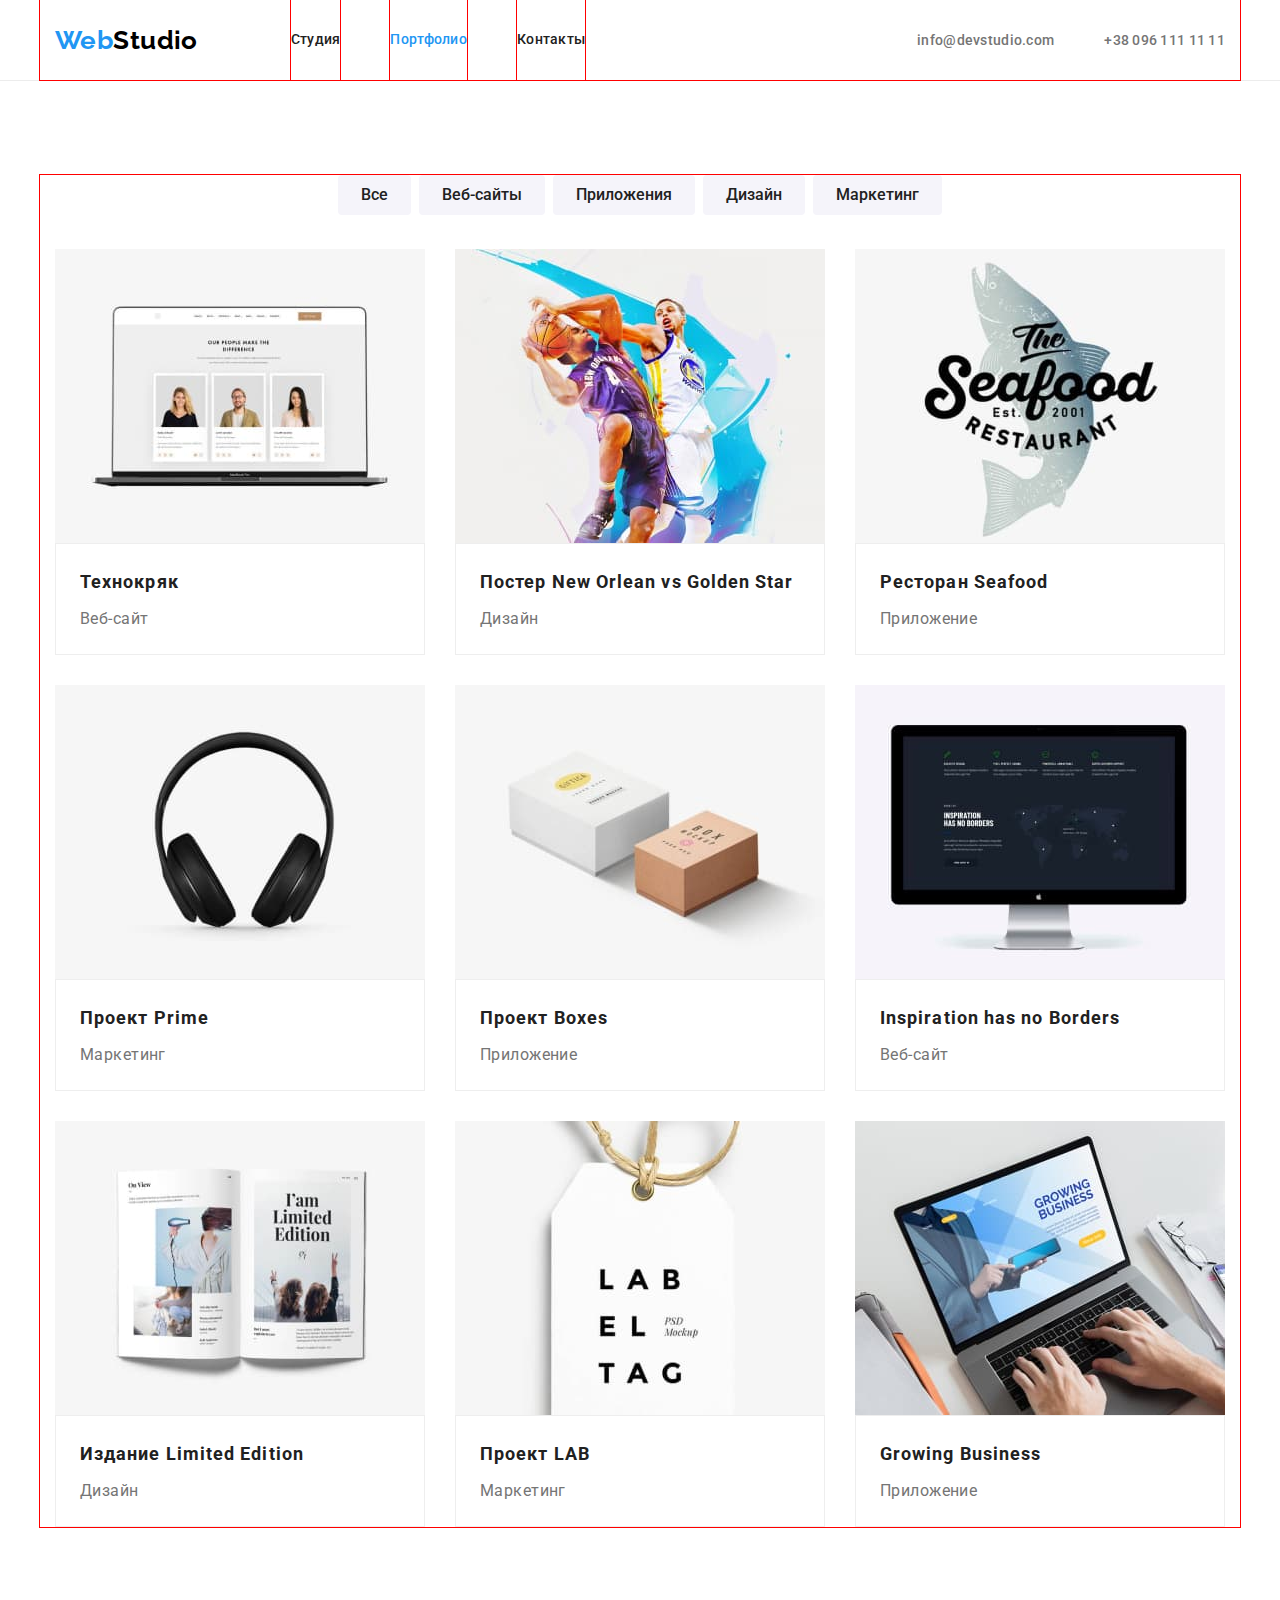
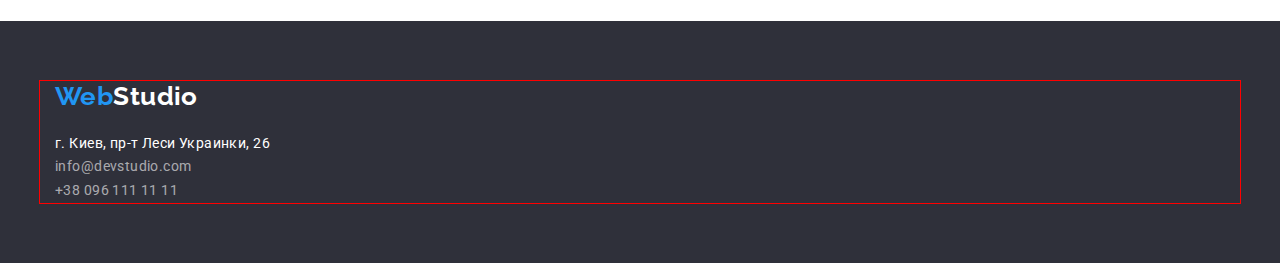
==== portfolio.html @ c6d12eff "coppied" ====
<!DOCTYPE html>
<html lang="en">
<head>
    <meta charset="UTF-8">
    <meta http-equiv="X-UA-Compatible" content="IE=edge">
    <meta name="viewport" content="width=device-width, initial-scale=1.0">
    <title>Document</title>
    <link rel="preconnect" href="https://fonts.googleapis.com">
    <link rel="preconnect" href="https://fonts.gstatic.com" crossorigin>
    <link href="https://fonts.googleapis.com/css2?family=Raleway:wght@700&family=Roboto:wght@400;500;700;900&display=swap"
        rel="stylesheet">
    <link rel="stylesheet" href="https://cdnjs.cloudflare.com/ajax/libs/modern-normalize/1.1.0/modern-normalize.min.css
">
    <link rel="stylesheet" href="./css/style.css">
    
   </head>

<body>

<header class="header">
    <div class="container main-nav">
        <a class="logo link" href=""><span class="current">Web</span>Studio</a>
        <nav class="header-nav">
            <ul class="header-list list">
                <li class="header-item"> <a href="./index.html" class="header-page link">Студия</a></li>
                <li class="header-item"> <a href="./portfolio.html" class="header-page current link">Портфолио</a></li>
                <li class="header-item"> <a href="" class="header-page link">Контакты</a></li>
            </ul>
        </nav>
        <ul class="contacts-list list">
            <li class="contacts-item"> <a href="mailto:info@devstudio.com" class="contacts-mail link">info@devstudio.com</a></li>
            <li class="contacts-item"> <a href="tel:+380961111111" class="contacts-phone link">+38 096 111 11 11</a></li>
        </ul>
    </div>
</header>

<main>
<section class="main">
    <div class="container">
    <h1 class="visually-hidden">навигация</h1>
    <ul class="navigation-list list">
        <li class="btn"><button type="button" class="navigation-button"> Все</button></li>
        <li class="btn"><button type="button" class="navigation-button"> Веб-сайты</button></li>
        <li class="btn"><button type="button" class="navigation-button"> Приложения</button></li>
        <li class="btn"><button type="button" class="navigation-button"> Дизайн</button></li>
        <li class="btn"><button type="button" class="navigation-button"> Маркетинг</button></li>
    </ul>
    <ul class="portfolio-list list">
        <li class="portfolio-item">
            <img src="./images/portfolio-image/portfol1.jpg" alt="экран" width="370" />
            <div class="card-border">
            <h2 class="portfolio-example">Технокряк</h2>
            <p class="portfolio-option">Веб-сайт</p> </div>
        </li>
        <li class="portfolio-item">
        <img src="./images/portfolio-image/portfol2.jpg" alt="баскетбол игроки" width="370" />
        <div class="card-border">
        <h2 class="portfolio-example"> Постер <span lang="en"> New Orlean vs Golden Star </span></h2>
        <p class="portfolio-option">Дизайн</p></div>
        </li>
        <li class="portfolio-item">
            <img src="./images/portfolio-image/portfol3.jpg" alt="лого ресторана" width="370" />
            <div class="card-border">
            <h2 class="portfolio-example">Ресторан <span lang="en">Seafood </span></h2>
            <p class="portfolio-option">Приложение</p></div>
        </li>
        <li class="portfolio-item">
        <img src="./images/portfolio-image/portfol4.jpg" alt="наушники" width="370" />
        <div class="card-border">
    <h2 class="portfolio-example">Проект <span lang="en"> Prime </span></h2>
        <p class="portfolio-option">Маркетинг</p></div>
        </li>
        <li class="portfolio-item">
        <img src="./images/portfolio-image/portfol5.jpg" alt="наушники" width="370" />
        <div class="card-border">
        <h2 class="portfolio-example">Проект <span lang="en"> Boxes  </span></h2>
        <p class="portfolio-option">Приложение</p></div>
        </li>
        <li class="portfolio-item">
        <img src="./images/portfolio-image/portfol6.jpg" alt="черный экран" width="370" />
        <div class="card-border">
        <h2 lang="en"class="portfolio-example"> <span>Inspiration has no Borders </span></h2>
        <p class="portfolio-option">Веб-сайт</p></div>
        </li>
        <li class="portfolio-item">
        <img src="./images/portfolio-image/portfol7.jpg" alt="открытый журнал" width="370" />
        <div class="card-border">
        <h2 class="portfolio-example"> Издание <span lang="en">Limited Edition </span></h2>
        <p class="portfolio-option">Дизайн</p></div>
        </li>
        <li class="portfolio-item">
        <img src="./images/portfolio-image/portfol8.jpg" alt="бирка" width="370" />
        <div class="card-border">
        <h2 class="portfolio-example"> Проект <span lang="en"> LAB </span></h2>
        <p class="portfolio-option">Маркетинг</p></div>
        </li>
        <li class="portfolio-item">
            <img src="./images/portfolio-image/portfol9.jpg" alt="руки на клавиатуре" width="370"/>
            <div class="card-border">
            <h2 lang="en" class="portfolio-example"> <span> Growing Business </span></h2>
            <p class="portfolio-option">Приложение</p></div>
        </li>
    </ul>
    </div>
    </section>
    </main>

<footer class="footer">
    <div class="container">
        <a class="logo-footer link" href=""><span class="current">Web</span>Studio</a>
        <address>
            <ul class="footer-list list">
                <li class="address"><a href="https://goo.gl/maps/V1P53VzgSbRP7Sv77" class="footer-address link"
                        target="_blank" rel="noopener noindex nofollow">г. Киев, пр-т Леси Украинки, 26</a></li>

                <li class="mail"><a href="mailto:info@devstudio.com" class="footer-mail link">info@devstudio.com</a>
                </li>
                <li class="phone"><a href="tel:+380961111111" class="footer-phone link">+38 096 111 11 11</a></li>
            </ul>
        </address>
    </div>
</footer>
    </body>


</html>
---- css/style.css ----
:root{
    --header-color: #ffffff;
    --hero-footer-color: #2F303A;
    --button-color: #2196F3;
    --titles-color: #212121;
    --text-color: #757575;
    --btn-bcg-color: #F5F4FA;
    --logo-header-color: #000000;
    --footer-phone-color: rgba(255, 255, 255, 0.6);
}
img {
    display: block;
}


p,
h1,
h2,
h3,
h4,
h5,
h6 {
    margin: 0;
}

body {
    
    background-color: var(--header-color);
    color: var(--titles-color) ;
    font-family: 'Roboto',
    sans-serif;
    font-size: 14px;
    letter-spacing: 0.03em;
    }

   
.list {
   padding: 0;
   margin: 0;

list-style: none;
}

.link {
    text-decoration: none;
   
}

.container {
        width: 1200px;
        padding-left: 15px;
        padding-right: 15px;
        margin: 0 auto;

        outline: 1px solid red;
    }

.visually-hidden {
    position: absolute;
    white-space: nowrap;
    width: 1px;
    height: 1px;
    overflow: hidden;
    border: 0;
    padding: 0;
    clip: rect(0 0 0 0);
    clip-path: inset(50%);
    margin: -1px;
}

/*header*/

.header {
    border-bottom: 1px solid #ECECEC;
}
  
 
.main-nav {
    display: flex;
    align-items: center;
}

.header-list {
    display: flex;
    margin-left: 93px;
   
}

.header-list .header-item {

 outline: 1px solid red;  
    
}

.header-list .header-item+ .header-item {

margin-left: 50px;

}


.logo,
.logo-header {
    
    font-family: 'Raleway',sans-serif;
    font-style: normal;
    font-weight: 700;
    font-size: 26px;
    line-height: 1.19;                  

    color: var(--logo-header-color);
}

.header-page {
    display: block;
    padding-top: 32px;
    padding-bottom: 32px;
}
   

.header-item,
.header-page {

    font-weight: 500;
    line-height: 1.14;
    letter-spacing: 0.02em;

    color: var(--titles-color)
    
         }


.current {
    color: var(--button-color)
}

.contacts-list {
    display: flex;
    margin-left: auto;
}

.contacts-list .contacts-item+ .contacts-item {
    margin-left: 50px;
}


.contacts-mail,
.contacts-phone {
    font-family: 'Roboto';
    font-style: normal;
    font-weight: 500;
    line-height: 1.14;
    letter-spacing: 0.02em;

    padding: 32px 0;

    color: var(--text-color);
}


.header-item :hover,
.header-item :focus {

    color: var(--button-color);
    background-color: var(--header-color);
}

.contacts-item :hover,
.contacts-item :focus {
    color: var(--button-color);
}


/*first-page*/

/*hero*/

.hero {
text-align: center; 
background: var(--hero-footer-color);

margin-bottom: 0;
padding-top: 200px;
padding-bottom: 280px;
}

.hero-title {        
    width: 696px;

    margin: 0 auto;   
    margin-bottom: 30px;
    font-weight: 900;
    font-size: 44px;
    line-height: 1.36;
    letter-spacing: 0.06em;
    
    text-transform: uppercase;
    color: var(--header-color)
    
   }

.hero-button {
    border: 1px transparent;
    border-radius: 4px;
    padding: 10px 32px;
    margin-top: 0;

    width: 200px;
    height: 50px;
    display: inline-block;
    
    
    font-family: inherit;
    font-style: normal;
    font-size: 16px;
    line-height: 1.87;
    letter-spacing: 0.06em;
    background-color: var(--button-color);

    color: var(--header-color);

    cursor: pointer;
}

.hero-button :hover{
 color: var(--button-color);
 background-color: var(--header-color)
}

    /*main*/

    /* features */

    .features-list {
        display: flex;
    }

    .features-list .features-item+ .features-item{
        margin-left: 30px;
    }

    .features-item-title{
       
     margin-bottom: 10px;

    font-weight: 700;
    line-height: 1.14;
    text-transform: uppercase;
    
    color: var(--titles-color);
    }
     
    
    .features-item-title-text {
        
        font-weight: 400;
        line-height: 1.71; 

        color: var(--text-color);}

    .features  {
       padding-top: 94px;
       padding-bottom: 94px;
        }

/*product*/

.product {

    margin-top: 0;
    padding: bottom 94px;;
    }

.product-title {
    margin-bottom: 50px;
    margin-top: 0;

    font-weight: 700;
    font-size: 36px;
    line-height: 1.16;    
    text-align: center;

    color: var(--titles-color);    
}

.product-list{

    display: flex;
    margin-top: 0;
      }

   .product-list .product-image+ .product-image{
       margin-left: 30px;
   }

/*staff*/


.staff {
    padding: 94px 215px;
    margin-top: 94px;
    margin-bottom: 0;

    background-color: #F5F4FA;   
      }  

 .position {
     padding: 30px 0;
     text-align: center;
 } 

.staff-person{

    background-color: var(--header-color);

    border-radius: 0px 0px 4px 4px;
        }

.staff-title {
margin-bottom: 50px;
   
font-weight: 700;
font-size: 36px;
line-height: 1.16;
text-align: center;

color: var(--hero-footer-color);
}

 .staff-name {
    margin-top: 0;
    margin-bottom: 10px;
    text-align: center;

    font-weight: 500;
    font-size: 16px;
    line-height: 1.18; 
    
    color: var(--titles-color);
 }

 .staff-job {
    margin-top: 0px;
    
    font-weight: 400;
    font-size: 16px;
    line-height: 1.18;   
        
    color: var(--text-color);
 }

 .staff-list {
     display: flex;
      }

.staff-list .staff-person+.staff-person {
    margin-left: 30px;
}

 /*second-page*/
 
/*main*/
.main {
    padding-top: 94px;
    padding-bottom: 94px;
}
.navigation-list {
    justify-content: center;
    display: flex;     
}

.navigation-list .btn+ .btn{
    margin-left: 8px;
}

.navigation-button  {
    padding: 6px 22px;

    text-align: center;
    max-width: 145px;
    display: block;
    border-radius: 4px;
    border: 1px solid transparent;
    font-family: inherit;
    font-style: normal;
    font-weight: 500;
    font-size: 16px;
    line-height: 1.62;      

    background-color:var(--btn-bcg-color);
    color: var(--titles-color);
    cursor: pointer;
}


.navigation-button:hover ,
.navigation-button:focus{

    color: var(--header-color);
    background-color: var(--button-color);
    
} 

.portfolio-item {
margin-bottom: 30px;
margin-right: 30px;
    width: 370px;
}


.portfolio-item:nth-child(3n) {
    margin-right: 0;
}


.portfolio-item:nth-last-child(-n +3) {
     margin-bottom: 0;
}


.portfolio-list {
    display: flex;
    flex-wrap: wrap;
    margin-top: 34px;
  
}
 
.card-border {
    padding: 20px 24px;

    border: 1px solid #EEEEEE;

    width: 370px;

}

.portfolio-example {
    margin-bottom: 4px;

    font-weight: 700;
    font-size: 18px;
    line-height: 2;        
    letter-spacing: 0.06em;    
    
    color: var(--titles-color);
}

.portfolio-option {
    font-weight: 400;
    font-size: 16px;
    line-height: 1.87;    
        
    color: var(--text-color);
}


 /*footer*/

.footer {
    margin-top: 0;
    margin-bottom: 0;
    padding-top: 60px;
    padding-bottom: 60px;
    
    background-color: var(--hero-footer-color);
   }

.footer-list {
    font-family: 'Roboto';
    font-style: normal;
    font-weight: 400;
    line-height: 1.71;
        
   }


.footer-list :hover {
    color: var(--button-color)
}

.logo-footer{
    display: inline-block;
   
    margin-bottom: 20px;
    
    font-family: 'Raleway', sans-serif;
    font-style: normal; 
    font-weight: 700;
    font-size: 26px;
    line-height: 1.19;      
        
    color: var(--header-color);
}

.footer-address, .footer-mail {  

    color: var(--header-color);
}



.footer-mail,
.footer-phone { 

    color: var(--footer-phone-color);
}

.footer-item {
    margin-bottom: 9px;
}

.footer-item :last-child {
    margin-bottom: 0;
}
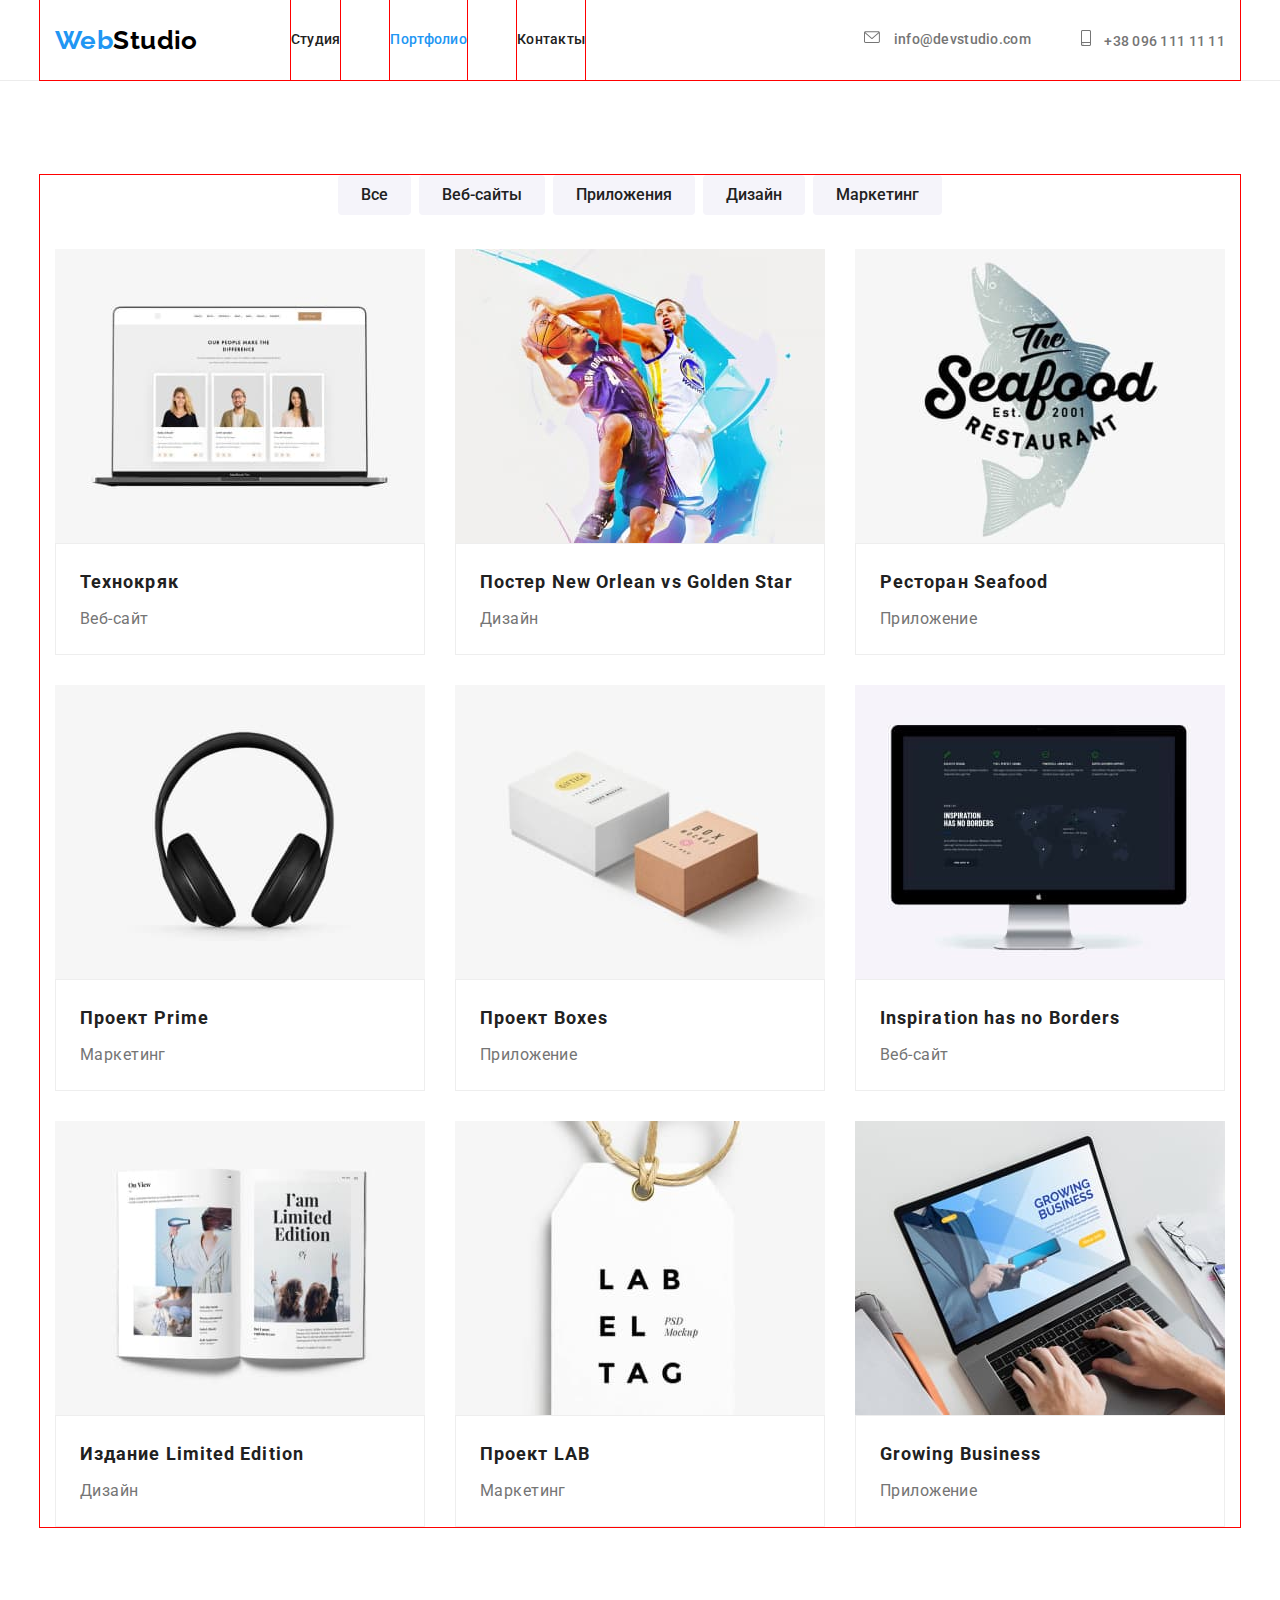
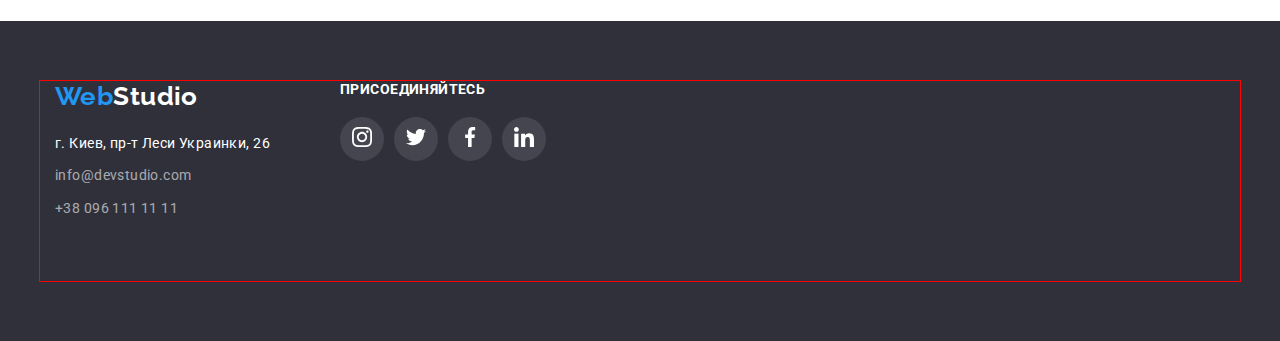
==== commit ad9d849a: "?!?!" ====
--- a/portfolio.html
+++ b/portfolio.html
@@ -28,11 +28,16 @@
             </ul>
         </nav>
         <ul class="contacts-list list">
-            <li class="contacts-item"> <a href="mailto:info@devstudio.com" class="contacts-mail link">info@devstudio.com</a></li>
-            <li class="contacts-item"> <a href="tel:+380961111111" class="contacts-phone link">+38 096 111 11 11</a></li>
+            <li class="contacts-item"> <svg class="header-icon" width="16px" height="14.25px">
+                    <use href="./images/symbol2-defs.svg#icon-envelope"></use>
+                </svg> <a href="mailto:info@devstudio.com" class="contacts-mail link">info@devstudio.com</a></li>
+            <li class="contacts-item"> <svg class="header-icon" width="10px" height="16">
+                    <use href="./images/symbol2-defs.svg#icon-smartphone"></use>
+                </svg> <a href="tel:+380961111111" class="contacts-phone link">+38 096 111 11 11</a></li>
         </ul>
     </div>
 </header>
+
 
 <main>
 <section class="main">
@@ -45,8 +50,9 @@
         <li class="btn"><button type="button" class="navigation-button"> Дизайн</button></li>
         <li class="btn"><button type="button" class="navigation-button"> Маркетинг</button></li>
     </ul>
-    <ul class="portfolio-list list">
-        <li class="portfolio-item">
+    
+    <ul class="portfolio-list list">        
+        <li class="portfolio-item">            
             <img src="./images/portfolio-image/portfol1.jpg" alt="экран" width="370" />
             <div class="card-border">
             <h2 class="portfolio-example">Технокряк</h2>
@@ -105,19 +111,49 @@
     </section>
     </main>
 
+
 <footer class="footer">
     <div class="container">
-        <a class="logo-footer link" href=""><span class="current">Web</span>Studio</a>
-        <address>
-            <ul class="footer-list list">
-                <li class="address"><a href="https://goo.gl/maps/V1P53VzgSbRP7Sv77" class="footer-address link"
-                        target="_blank" rel="noopener noindex nofollow">г. Киев, пр-т Леси Украинки, 26</a></li>
+        <div class="footer-contacts">
+            <div class="footer-text">
+                <address>
+                    <a class="logo-footer link" href=""><span class="current">Web</span>Studio</a>
 
-                <li class="mail"><a href="mailto:info@devstudio.com" class="footer-mail link">info@devstudio.com</a>
-                </li>
-                <li class="phone"><a href="tel:+380961111111" class="footer-phone link">+38 096 111 11 11</a></li>
-            </ul>
-        </address>
+                    <ul class="footer-list list">
+                        <li class="footer-item"><a href="https://goo.gl/maps/V1P53VzgSbRP7Sv77"
+                                class="footer-address link" target="_blank" rel="noopener noindex nofollow">г. Киев,
+                                пр-т Леси Украинки, 26</a></li>
+
+                        <li class="footer-item"><a href="mailto:info@devstudio.com"
+                                class="footer-mail link">info@devstudio.com</a></li>
+                        <li class="footer-item"><a href="tel:+380961111111" class="footer-phone link">+38 096 111 11
+                                11</a></li>
+                    </ul>
+                </address>
+            </div>
+
+            <div class="join">
+                <h3 class="join-title">присоединяйтесь</h3>
+                <ul class="socials-footer">
+                    <li class="soc-item-footer"> <a href="" class="soc-link-footer"> <svg class="soc-icon-footer"
+                                width="20" height="20">
+                                <use href="./images/symbol-defs.svg#icon-instagram"></use>
+                            </svg></a></li>
+                    <li class="soc-item-footer"> <a href="" class="soc-link-footer"> <svg class="soc-icon-footer"
+                                width="20" height="20">
+                                <use href="./images/symbol-defs.svg#icon-twitter"></use>
+                            </svg></a></li>
+                    <li class="soc-item-footer"> <a href="" class="soc-link-footer"> <svg class="soc-icon-footer"
+                                width="20" height="20">
+                                <use href="./images/symbol-defs.svg#icon-facebook"></use>
+                            </svg></a></li>
+                    <li class="soc-item-footer"> <a href="" class="soc-link-footer"> <svg class="soc-icon-footer"
+                                width="20" height="20">
+                                <use href="./images/symbol-defs.svg#icon-linkedin"></use>
+                            </svg></a></li>
+                </ul>
+            </div>
+        </div>
     </div>
 </footer>
     </body>
--- a/css/style.css
+++ b/css/style.css
@@ -150,6 +150,7 @@
 
 .contacts-mail,
 .contacts-phone {
+    
     font-family: 'Roboto';
     font-style: normal;
     font-weight: 500;
@@ -174,6 +175,17 @@
     color: var(--button-color);
 }
 
+.header-icon {
+    margin-right: 10px;
+    margin-bottom: 0;
+    cursor: pointer;
+    fill: #757575
+}
+
+.header-icon :hover {
+    background-color: #2196F3;
+}
+
 
 /*first-page*/
 
@@ -186,8 +198,24 @@
 margin-bottom: 0;
 padding-top: 200px;
 padding-bottom: 280px;
-}
-
+max-width: 1600px;
+height: 600px;
+margin: 0 auto;
+}
+
+
+.hero {
+    background-image: linear-gradient(rgba(47, 48, 58, 0.4),
+     rgba(47, 48, 58, 0.4)), url(./image.css/hero-image.png);
+   
+    background-repeat: no-repeat;
+    background-position: center;
+    background-size: cover;
+   
+
+   
+
+}
 .hero-title {        
     width: 696px;
 
@@ -266,7 +294,30 @@
        padding-top: 94px;
        padding-bottom: 94px;
         }
-
+.features-item::before {
+    display: block;
+    content: "";
+        height: 120px;
+    background-color: red;
+   margin-bottom: 30px;
+    background-size: contain;
+    background-repeat: no-repeat;
+    background-position: center;
+    background-color: #F5F4FA;
+}
+
+.icon-antena::before{
+    background-image: url(../images/antenna\ .png);
+}
+.icon-watch::before{
+    background-image: url(../images/watch.png);
+}
+.icon-comp::before{
+    background-image: url(../images/comp.png);
+}
+.icon-astronaut::before{
+    background-image: url(../images/astronaut\ .png);
+}
 /*product*/
 
 .product {
@@ -318,6 +369,12 @@
     background-color: var(--header-color);
 
     border-radius: 0px 0px 4px 4px;
+    box-shadow: 0px 1px 3px rgba(0, 0, 0, 0.12),
+    0px 1px 1px rgba(0, 0, 0, 0.14),
+    0px 2px 1px rgba(0, 0, 0, 0.2);
+    border-radius: 0px 0px 4px 4px;
+
+    cursor: pointer;
         }
 
 .staff-title {
@@ -360,6 +417,46 @@
 .staff-list .staff-person+.staff-person {
     margin-left: 30px;
 }
+
+.socials {
+    display: flex;
+    justify-content: center;
+
+    margin-top: 16px;
+    margin-bottom: 30px;
+}
+
+.soc-link {
+    width: 44px;
+    height: 44px;
+    background-color: orange;
+    display: flex;
+    border-radius: 50px;
+    justify-content: center;
+    align-items: center;
+ 
+}
+
+.soc-item :hover{
+    background-color: var(--button-color);
+
+}
+
+.soc-icon {
+    fill: #AFB1B8;
+}
+
+.soc-link:hover .soc-icon,
+.soc-link:focus .soc-icon  {                       
+    fill: #ffffff;
+  
+}
+
+
+ .soc-item + .soc-item {
+    margin-left: 10px;
+}
+
 
  /*second-page*/
  
@@ -394,6 +491,7 @@
     background-color:var(--btn-bcg-color);
     color: var(--titles-color);
     cursor: pointer;
+    
 }
 
 
@@ -402,6 +500,11 @@
 
     color: var(--header-color);
     background-color: var(--button-color);
+
+    box-shadow: 0px 3px 1px rgba(0, 0, 0, 0.1),
+    0px 1px 2px rgba(0, 0, 0, 0.08),
+    0px 2px 2px rgba(0, 0, 0, 0.12);
+    border-radius: 4px;
     
 } 
 
@@ -409,6 +512,8 @@
 margin-bottom: 30px;
 margin-right: 30px;
     width: 370px;
+
+    cursor: pointer;
 }
 
 
@@ -421,6 +526,12 @@
      margin-bottom: 0;
 }
 
+.portfolio-item :hover
+{
+    box-shadow: 0px 1px 1px rgba(0, 0, 0, 0.12),
+    0px 4px 4px rgba(0, 0, 0, 0.06),
+    1px 4px 6px rgba(0, 0, 0, 0.16);
+}
 
 .portfolio-list {
     display: flex;
@@ -457,7 +568,62 @@
     color: var(--text-color);
 }
 
-
+/*clients*/
+
+.join{
+    margin-left: 70px;
+}
+
+.clients-title {
+    font-family: 'Roboto';
+    font-style: normal;
+    font-weight: 700;
+    font-size: 36px;
+    line-height: 42px;
+    text-align: center;
+    letter-spacing: 0.03em;
+    
+    color: #212121;
+
+    margin-top: 94px;
+    margin-bottom: 50px;
+}
+
+.clients-list {
+    display: flex;
+    justify-content: center;
+    margin-bottom: 94px;
+   
+}
+
+.client-icon{
+    display: flex;
+    justify-content: center;
+    background-color: red;
+    fill: #AFB1B8;
+   align-items: center;
+}
+
+.clients-logo{
+    width: 170px;
+    height: 92px;
+    padding-top: 16px;
+    align-items: center;
+   display: block; 
+   margin: 0 auto;
+   outline: 1px solid #AFB1B8;
+}
+
+.clients-list .clients-logo+ .clients-logo {
+    margin-left: 30px;
+}
+
+.clients-link{
+    display: flex;
+  margin-top: ;
+    justify-content: center;
+    align-items: center;
+}
  /*footer*/
 
 .footer {
@@ -469,12 +635,17 @@
     background-color: var(--hero-footer-color);
    }
 
+   .footer-text {
+       display: flex;
+   }
 .footer-list {
     font-family: 'Roboto';
     font-style: normal;
     font-weight: 400;
     line-height: 1.71;
-        
+   margin-right: 70px;   
+    
+  margin-bottom: 60px;
    }
 
 
@@ -516,3 +687,61 @@
 .footer-item :last-child {
     margin-bottom: 0;
 }
+
+.join {
+    display: inline-block;
+   width: 206px;
+   height: 80px; 
+  
+ margin-left: 0;
+ 
+  }
+   
+
+.join-title {
+    font-family: 'Roboto';
+    font-style: normal;
+    font-weight: 700;
+    font-size: 14px;
+    line-height: 16px;
+    letter-spacing: 0.03em;
+    text-transform: uppercase;
+    
+    color: #FFFFFF;
+
+ 
+}
+
+.soc-item-footer{
+    width: 44px;
+    height: 44px;
+    background-color:  rgba(255, 255, 255, 0.1);;
+    display: flex;
+    border-radius: 50px;
+    justify-content: center;
+    align-items: center;
+margin-left: 0;
+}
+
+.soc-item-footer+ .soc-item-footer{
+    margin-left: 10px;
+}
+
+.socials-footer :hover{
+    background-color: #2196F3;
+}
+
+.socials-footer {
+    display: flex;
+    margin-top: 20px;
+    
+    margin-left: auto;
+    padding-left: 0;
+}
+.footer-contacts {
+    display: flex;
+}
+
+.soc-icon-footer{
+    fill: #ffffff;
+}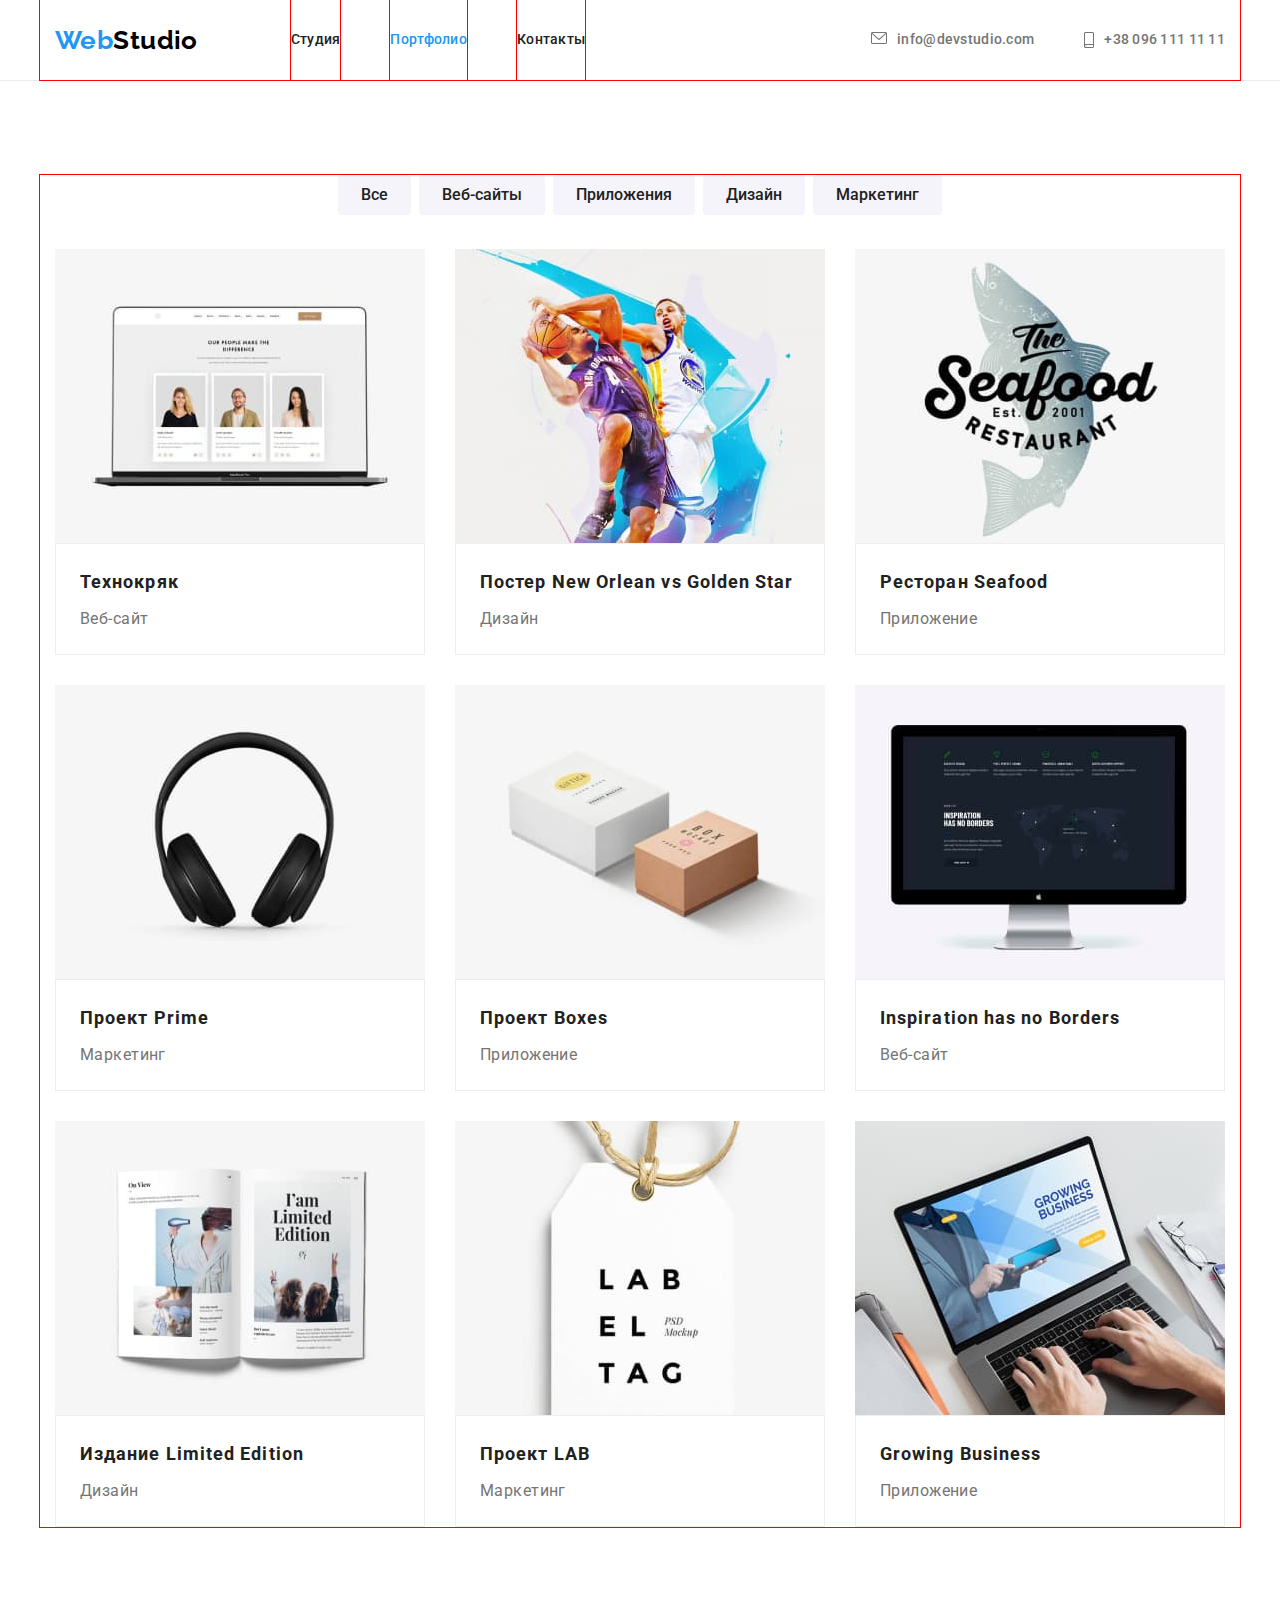
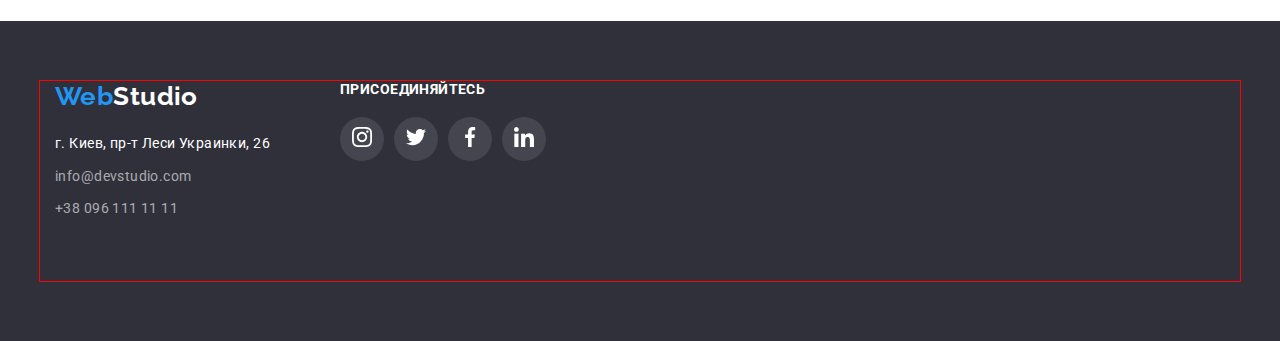
==== commit 1bea6d56: "hw 4" ====
--- a/portfolio.html
+++ b/portfolio.html
@@ -28,12 +28,10 @@
             </ul>
         </nav>
         <ul class="contacts-list list">
-            <li class="contacts-item"> <svg class="header-icon" width="16px" height="14.25px">
-                    <use href="./images/symbol2-defs.svg#icon-envelope"></use>
-                </svg> <a href="mailto:info@devstudio.com" class="contacts-mail link">info@devstudio.com</a></li>
-            <li class="contacts-item"> <svg class="header-icon" width="10px" height="16">
-                    <use href="./images/symbol2-defs.svg#icon-smartphone"></use>
-                </svg> <a href="tel:+380961111111" class="contacts-phone link">+38 096 111 11 11</a></li>
+            <li class="contacts-item">                   
+                 <a href="mailto:info@devstudio.com" class="contacts-mail link">info@devstudio.com</a></li>
+            <li class="contacts-item">                    
+                <a href="tel:+380961111111" class="contacts-phone link">+38 096 111 11 11</a></li>
         </ul>
     </div>
 </header>
--- a/css/style.css
+++ b/css/style.css
@@ -147,7 +147,36 @@
     margin-left: 50px;
 }
 
-
+.contacts-mail::before{
+content: "";
+width: 16px;
+height: 12px;
+
+background-size: contain;
+background-image: url(../images/envel.svg);
+display: block;
+margin-right: 10px;
+
+cursor: pointer;
+}
+
+
+.contacts-phone::before{
+content: "";
+width: 10px;
+height: 16px;
+
+background-size: contain;
+background-image: url(../images/tel.svg);
+display: block;
+margin-right: 10px;
+
+cursor: pointer;
+}
+ 
+.contacts-phone::before :hover {
+fill: #2196F3;
+}
 .contacts-mail,
 .contacts-phone {
     
@@ -156,7 +185,7 @@
     font-weight: 500;
     line-height: 1.14;
     letter-spacing: 0.02em;
-
+display: flex;
     padding: 32px 0;
 
     color: var(--text-color);
@@ -175,16 +204,6 @@
     color: var(--button-color);
 }
 
-.header-icon {
-    margin-right: 10px;
-    margin-bottom: 0;
-    cursor: pointer;
-    fill: #757575
-}
-
-.header-icon :hover {
-    background-color: #2196F3;
-}
 
 
 /*first-page*/
@@ -334,8 +353,19 @@
     font-size: 36px;
     line-height: 1.16;    
     text-align: center;
-
+display: flex;
     color: var(--titles-color);    
+}
+
+.product-title::before {
+    content: "";
+    width: 50px;
+    height: 60px;
+    background-color: green;
+    background-image: url(../images/envel.svg);
+    background-size: contain;
+    background-repeat: no-repeat;
+    display: block;
 }
 
 .product-list{
@@ -599,7 +629,7 @@
 .client-icon{
     display: flex;
     justify-content: center;
-    background-color: red;
+    
     fill: #AFB1B8;
    align-items: center;
 }
@@ -620,10 +650,12 @@
 
 .clients-link{
     display: flex;
-  margin-top: ;
+  
     justify-content: center;
     align-items: center;
 }
+
+
  /*footer*/
 
 .footer {
@@ -638,6 +670,7 @@
    .footer-text {
        display: flex;
    }
+
 .footer-list {
     font-family: 'Roboto';
     font-style: normal;
@@ -708,8 +741,6 @@
     text-transform: uppercase;
     
     color: #FFFFFF;
-
- 
 }
 
 .soc-item-footer{
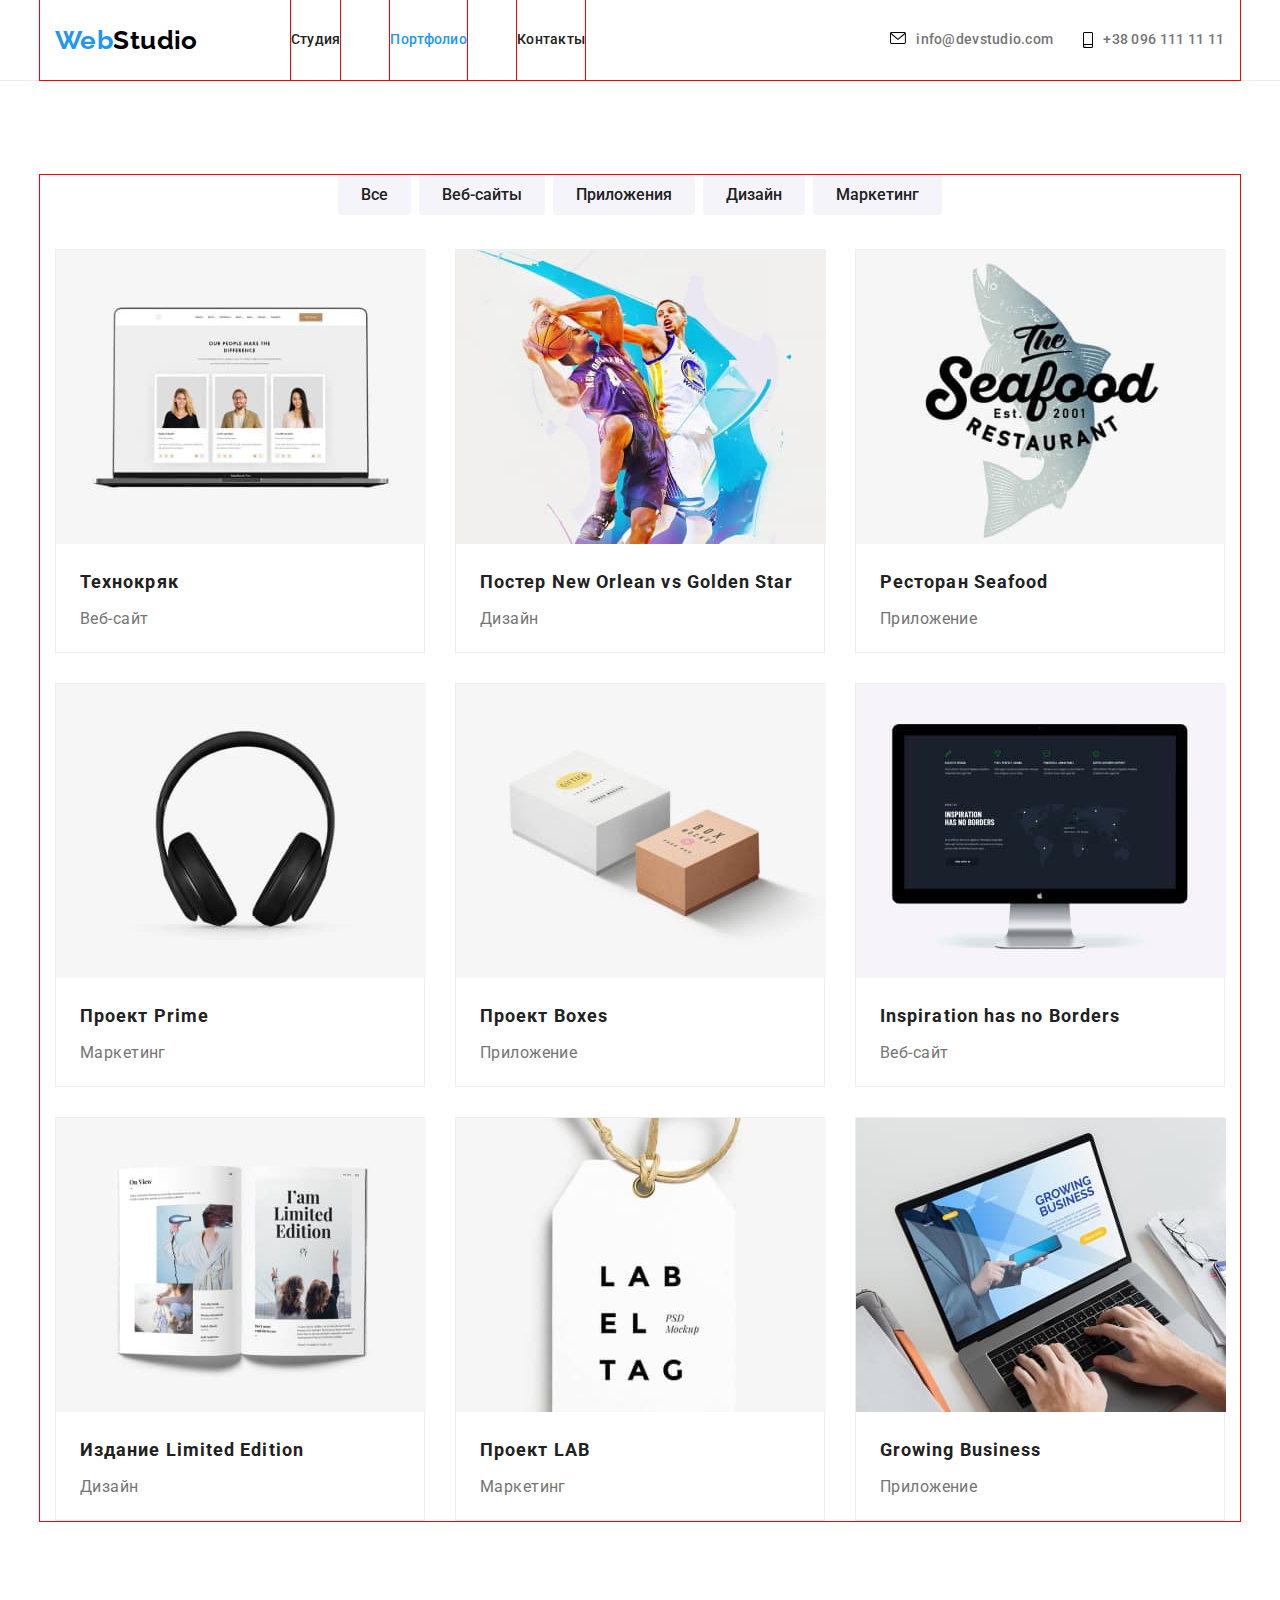
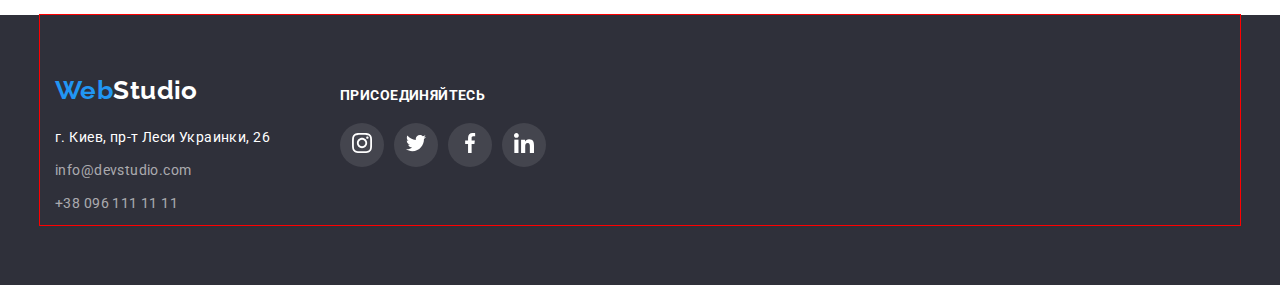
==== commit ba8d36ec: "corr" ====
--- a/portfolio.html
+++ b/portfolio.html
@@ -27,11 +27,21 @@
                 <li class="header-item"> <a href="" class="header-page link">Контакты</a></li>
             </ul>
         </nav>
+
         <ul class="contacts-list list">
-            <li class="contacts-item">                   
-                 <a href="mailto:info@devstudio.com" class="contacts-mail link">info@devstudio.com</a></li>
-            <li class="contacts-item">                    
-                <a href="tel:+380961111111" class="contacts-phone link">+38 096 111 11 11</a></li>
+
+            <li class="contacts-item"><a href="mailto:info@devstudio.com" class="contacts-mail link"><svg class="icon"
+                        width="16" height="12">
+                        <use href="./images/symbol5-defs.svg#icon-envel"></use>
+                    </svg>info@devstudio.com</a></li>
+
+
+
+            <li class="contacts-item"> <a href="tel:+380961111111" class="contacts-phone link"><svg class="icon"
+                        width="10" height="16">
+                        <use href="./images/symbol5-defs.svg#icon-tel"></use>
+                    </svg>+38 096 111 11 11</a></li>
+
         </ul>
     </div>
 </header>
@@ -51,10 +61,11 @@
     
     <ul class="portfolio-list list">        
         <li class="portfolio-item">            
+            <a class="portfolio-link" href="">       
             <img src="./images/portfolio-image/portfol1.jpg" alt="экран" width="370" />
             <div class="card-border">
             <h2 class="portfolio-example">Технокряк</h2>
-            <p class="portfolio-option">Веб-сайт</p> </div>
+            <p class="portfolio-option">Веб-сайт</p></div> </a>
         </li>
         <li class="portfolio-item">
         <img src="./images/portfolio-image/portfol2.jpg" alt="баскетбол игроки" width="370" />
--- a/css/style.css
+++ b/css/style.css
@@ -141,13 +141,33 @@
 .contacts-list {
     display: flex;
     margin-left: auto;
+    align-items: center;
+    margin-left: 305px;
+    margin-right: auto;
 }
 
 .contacts-list .contacts-item+ .contacts-item {
-    margin-left: 50px;
-}
-
-.contacts-mail::before{
+    margin-left: 30px;
+}
+
+
+.contacts-item{
+    display: block;
+    align-items: center;
+
+}
+
+.contacts-item :hover,
+.contacts-item :focus{
+    color: #2196F3;
+    fill: currentColor;
+}
+
+.icon {
+    margin-right: 10px;
+}
+
+/*.contacts-mail::before{
 content: "";
 width: 16px;
 height: 12px;
@@ -161,7 +181,7 @@
 }
 
 
-.contacts-phone::before{
+/*.contacts-phone::before{
 content: "";
 width: 10px;
 height: 16px;
@@ -170,9 +190,9 @@
 background-image: url(../images/tel.svg);
 display: block;
 margin-right: 10px;
-
 cursor: pointer;
-}
+
+}*/
  
 .contacts-phone::before :hover {
 fill: #2196F3;
@@ -291,7 +311,7 @@
     }
 
     .features-item-title{
-       
+      font-size: 14px; 
      margin-bottom: 10px;
 
     font-weight: 700;
@@ -313,13 +333,14 @@
        padding-top: 94px;
        padding-bottom: 94px;
         }
+        
 .features-item::before {
     display: block;
     content: "";
         height: 120px;
     background-color: red;
    margin-bottom: 30px;
-    background-size: contain;
+    
     background-repeat: no-repeat;
     background-position: center;
     background-color: #F5F4FA;
@@ -353,20 +374,11 @@
     font-size: 36px;
     line-height: 1.16;    
     text-align: center;
-display: flex;
+
     color: var(--titles-color);    
 }
 
-.product-title::before {
-    content: "";
-    width: 50px;
-    height: 60px;
-    background-color: green;
-    background-image: url(../images/envel.svg);
-    background-size: contain;
-    background-repeat: no-repeat;
-    display: block;
-}
+
 
 .product-list{
 
@@ -382,7 +394,7 @@
 
 
 .staff {
-    padding: 94px 215px;
+    padding: 94px 0;
     margin-top: 94px;
     margin-bottom: 0;
 
@@ -390,7 +402,7 @@
       }  
 
  .position {
-     padding: 30px 0;
+     padding-top: 30px;
      text-align: center;
  } 
 
@@ -459,7 +471,7 @@
 .soc-link {
     width: 44px;
     height: 44px;
-    background-color: orange;
+    
     display: flex;
     border-radius: 50px;
     justify-content: center;
@@ -542,8 +554,9 @@
 margin-bottom: 30px;
 margin-right: 30px;
     width: 370px;
-
+height: 404px;
     cursor: pointer;
+   border: 1px solid #EEEEEE;
 }
 
 
@@ -556,7 +569,12 @@
      margin-bottom: 0;
 }
 
-.portfolio-item :hover
+.portfolio-link {
+    display: inline-block;
+    text-decoration: none;
+}
+
+.portfolio-link :hover 
 {
     box-shadow: 0px 1px 1px rgba(0, 0, 0, 0.12),
     0px 4px 4px rgba(0, 0, 0, 0.06),
@@ -571,9 +589,10 @@
 }
  
 .card-border {
+   
     padding: 20px 24px;
 
-    border: 1px solid #EEEEEE;
+   
 
     width: 370px;
 
@@ -600,9 +619,7 @@
 
 /*clients*/
 
-.join{
-    margin-left: 70px;
-}
+
 
 .clients-title {
     font-family: 'Roboto';
@@ -615,60 +632,71 @@
     
     color: #212121;
 
-    margin-top: 94px;
+    padding-top: 94px;
     margin-bottom: 50px;
 }
 
 .clients-list {
     display: flex;
-    justify-content: center;
-    margin-bottom: 94px;
-   
-}
-
-.client-icon{
-    display: flex;
-    justify-content: center;
-    
-    fill: #AFB1B8;
-   align-items: center;
-}
-
-.clients-logo{
+   margin-bottom: 94px;
+   margin-left: 0;
+}
+
+.clients-list .clients-logo+.clients-logo {
+    margin-left: 30px;
+}
+
+.clients-logo {
     width: 170px;
     height: 92px;
-    padding-top: 16px;
+    
     align-items: center;
-   display: block; 
-   margin: 0 auto;
-   outline: 1px solid #AFB1B8;
-}
-
-.clients-list .clients-logo+ .clients-logo {
-    margin-left: 30px;
-}
-
-.clients-link{
-    display: flex;
+    justify-content: center;
+   
+    border: 1px solid #AFB1B8;
+    border-radius: 4px;
+
+    fill: #AFB1B8;
+    cursor: pointer;
+    display: flex;
+}
+
+
+
+.clients-logo :hover
+{
+    fill: var(--button-color);
+   
+}
+
+
+
+.client-icon {
+    display: flex;
+        
+    fill: #AFB1B8;
   
-    justify-content: center;
-    align-items: center;
-}
-
+   }
 
  /*footer*/
 
 .footer {
-    margin-top: 0;
-    margin-bottom: 0;
-    padding-top: 60px;
+    margin: 0 auto;
+    display: flex;
     padding-bottom: 60px;
-    
+    align-items: baseline;
     background-color: var(--hero-footer-color);
+    
    }
 
+   .footer-contacts{
+       display: flex;
+    margin: 0 auto;
+   }
+
+
    .footer-text {
-       display: flex;
+    display: flex;
    }
 
 .footer-list {
@@ -676,9 +704,9 @@
     font-style: normal;
     font-weight: 400;
     line-height: 1.71;
-   margin-right: 70px;   
-    
-  margin-bottom: 60px;
+   
+    display: block;
+  
    }
 
 
@@ -690,7 +718,7 @@
     display: inline-block;
    
     margin-bottom: 20px;
-    
+    padding-top: 60px;
     font-family: 'Raleway', sans-serif;
     font-style: normal; 
     font-weight: 700;
@@ -723,12 +751,10 @@
 
 .join {
     display: inline-block;
-   width: 206px;
-   height: 80px; 
-  
- margin-left: 0;
- 
-  }
+
+    margin-left: 70px;
+    margin-top: 72px;
+}  
    
 
 .join-title {
@@ -739,8 +765,10 @@
     line-height: 16px;
     letter-spacing: 0.03em;
     text-transform: uppercase;
-    
+   display: inline-block;
     color: #FFFFFF;
+padding-bottom: 20px;
+padding-top: 0;
 }
 
 .soc-item-footer{
@@ -764,14 +792,11 @@
 
 .socials-footer {
     display: flex;
-    margin-top: 20px;
-    
+   margin-top: 0;    
     margin-left: auto;
     padding-left: 0;
 }
-.footer-contacts {
-    display: flex;
-}
+
 
 .soc-icon-footer{
     fill: #ffffff;
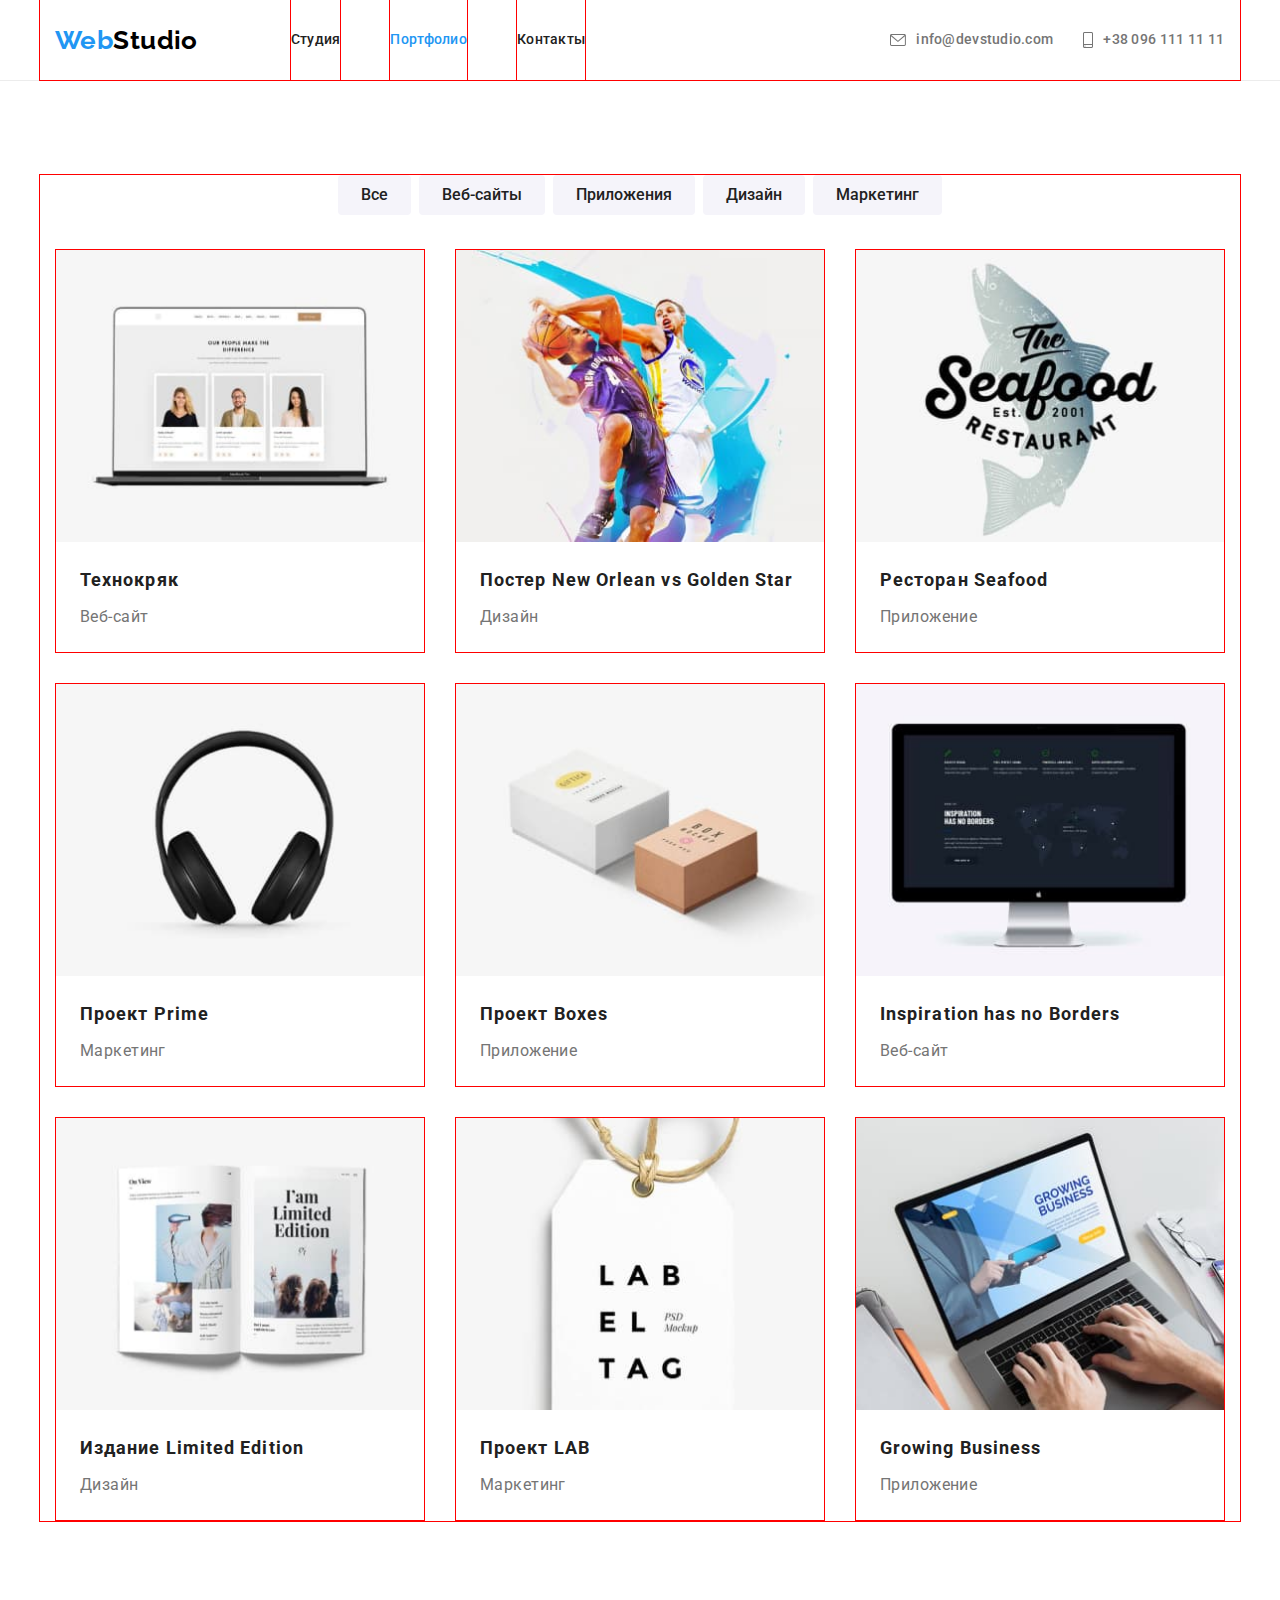
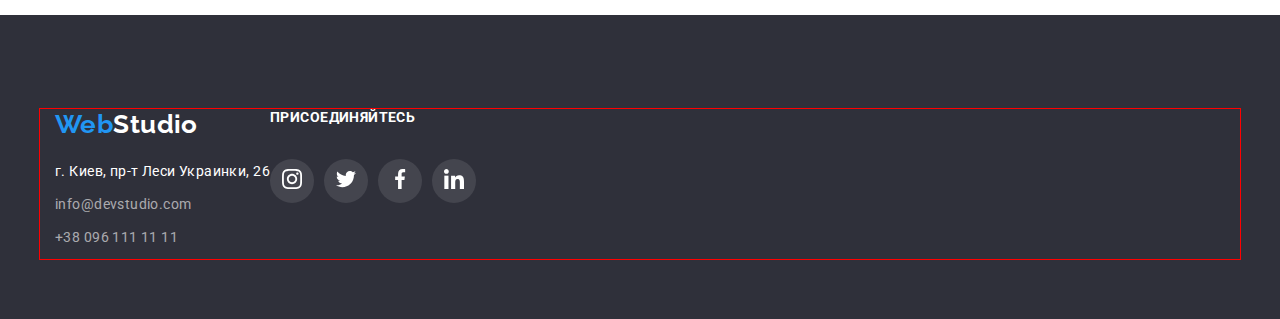
==== commit 501ad799: "???" ====
--- a/portfolio.html
+++ b/portfolio.html
@@ -60,57 +60,57 @@
     </ul>
     
     <ul class="portfolio-list list">        
-        <li class="portfolio-item">            
-            <a class="portfolio-link" href="">       
-            <img src="./images/portfolio-image/portfol1.jpg" alt="экран" width="370" />
+        <li class="portfolio-item">          
+             <a class="portfolio-link link" href=""> 
+            <img src="./images/portfolio-image/portfol1.jpg" alt="экран" width="100%" />
             <div class="card-border">
             <h2 class="portfolio-example">Технокряк</h2>
-            <p class="portfolio-option">Веб-сайт</p></div> </a>
+            <p class="portfolio-option">Веб-сайт</p></div></a>
         </li>
         <li class="portfolio-item">
-        <img src="./images/portfolio-image/portfol2.jpg" alt="баскетбол игроки" width="370" />
+        <img src="./images/portfolio-image/portfol2.jpg" alt="баскетбол игроки" width="100%" />
         <div class="card-border">
         <h2 class="portfolio-example"> Постер <span lang="en"> New Orlean vs Golden Star </span></h2>
         <p class="portfolio-option">Дизайн</p></div>
         </li>
         <li class="portfolio-item">
-            <img src="./images/portfolio-image/portfol3.jpg" alt="лого ресторана" width="370" />
+            <img src="./images/portfolio-image/portfol3.jpg" alt="лого ресторана" width="100%" />
             <div class="card-border">
             <h2 class="portfolio-example">Ресторан <span lang="en">Seafood </span></h2>
             <p class="portfolio-option">Приложение</p></div>
         </li>
         <li class="portfolio-item">
-        <img src="./images/portfolio-image/portfol4.jpg" alt="наушники" width="370" />
+        <img src="./images/portfolio-image/portfol4.jpg" alt="наушники" width="100%" />
         <div class="card-border">
     <h2 class="portfolio-example">Проект <span lang="en"> Prime </span></h2>
         <p class="portfolio-option">Маркетинг</p></div>
         </li>
         <li class="portfolio-item">
-        <img src="./images/portfolio-image/portfol5.jpg" alt="наушники" width="370" />
+        <img src="./images/portfolio-image/portfol5.jpg" alt="наушники" width="100%" />
         <div class="card-border">
         <h2 class="portfolio-example">Проект <span lang="en"> Boxes  </span></h2>
         <p class="portfolio-option">Приложение</p></div>
         </li>
         <li class="portfolio-item">
-        <img src="./images/portfolio-image/portfol6.jpg" alt="черный экран" width="370" />
+        <img src="./images/portfolio-image/portfol6.jpg" alt="черный экран" width="100%" />
         <div class="card-border">
         <h2 lang="en"class="portfolio-example"> <span>Inspiration has no Borders </span></h2>
         <p class="portfolio-option">Веб-сайт</p></div>
         </li>
         <li class="portfolio-item">
-        <img src="./images/portfolio-image/portfol7.jpg" alt="открытый журнал" width="370" />
+        <img src="./images/portfolio-image/portfol7.jpg" alt="открытый журнал" width="100%" />
         <div class="card-border">
         <h2 class="portfolio-example"> Издание <span lang="en">Limited Edition </span></h2>
         <p class="portfolio-option">Дизайн</p></div>
         </li>
         <li class="portfolio-item">
-        <img src="./images/portfolio-image/portfol8.jpg" alt="бирка" width="370" />
+        <img src="./images/portfolio-image/portfol8.jpg" alt="бирка" width="100%" />
         <div class="card-border">
         <h2 class="portfolio-example"> Проект <span lang="en"> LAB </span></h2>
         <p class="portfolio-option">Маркетинг</p></div>
         </li>
         <li class="portfolio-item">
-            <img src="./images/portfolio-image/portfol9.jpg" alt="руки на клавиатуре" width="370"/>
+            <img src="./images/portfolio-image/portfol9.jpg" alt="руки на клавиатуре" width="100%"/>
             <div class="card-border">
             <h2 lang="en" class="portfolio-example"> <span> Growing Business </span></h2>
             <p class="portfolio-option">Приложение</p></div>
@@ -144,10 +144,9 @@
             <div class="join">
                 <h3 class="join-title">присоединяйтесь</h3>
                 <ul class="socials-footer">
-                    <li class="soc-item-footer"> <a href="" class="soc-link-footer"> <svg class="soc-icon-footer"
-                                width="20" height="20">
-                                <use href="./images/symbol-defs.svg#icon-instagram"></use>
-                            </svg></a></li>
+                    <li class="soc-item-footer"> <a href="" class="soc-link-footer"> <svg class="soc-icon-footer" width="20" height="20">
+                        <use href="./images/symbol-defs.svg#icon-instagram"></use>
+                    </svg></a></li>
                     <li class="soc-item-footer"> <a href="" class="soc-link-footer"> <svg class="soc-icon-footer"
                                 width="20" height="20">
                                 <use href="./images/symbol-defs.svg#icon-twitter"></use>
--- a/css/style.css
+++ b/css/style.css
@@ -165,6 +165,7 @@
 
 .icon {
     margin-right: 10px;
+    fill: currentColor;
 }
 
 /*.contacts-mail::before{
@@ -207,7 +208,7 @@
     letter-spacing: 0.02em;
 display: flex;
     padding: 32px 0;
-
+align-items: center;
     color: var(--text-color);
 }
 
@@ -293,9 +294,9 @@
     cursor: pointer;
 }
 
-.hero-button :hover{
- color: var(--button-color);
- background-color: var(--header-color)
+.hero-button:hover {
+ color: var(--header-color);
+ background: #188CE8;
 }
 
     /*main*/
@@ -553,10 +554,11 @@
 .portfolio-item {
 margin-bottom: 30px;
 margin-right: 30px;
-    width: 370px;
+width: 370px;
 height: 404px;
     cursor: pointer;
-   border: 1px solid #EEEEEE;
+   border: 1px solid red;
+
 }
 
 
@@ -569,16 +571,14 @@
      margin-bottom: 0;
 }
 
-.portfolio-link {
-    display: inline-block;
-    text-decoration: none;
-}
-
-.portfolio-link :hover 
-{
-    box-shadow: 0px 1px 1px rgba(0, 0, 0, 0.12),
-    0px 4px 4px rgba(0, 0, 0, 0.06),
-    1px 4px 6px rgba(0, 0, 0, 0.16);
+
+.portfolio-link:hover,
+.portfolio-link:focus
+ {
+  box-shadow: 0px 1px 1px rgba(0, 0, 0, 0.12),
+        0px 4px 4px rgba(0, 0, 0, 0.06),
+        1px 4px 6px rgba(0, 0, 0, 0.16);
+        
 }
 
 .portfolio-list {
@@ -589,13 +589,9 @@
 }
  
 .card-border {
-   
+    
     padding: 20px 24px;
-
-   
-
     width: 370px;
-
 }
 
 .portfolio-example {
@@ -617,9 +613,12 @@
     color: var(--text-color);
 }
 
+
 /*clients*/
 
-
+.clients{
+    padding: 94px 0;
+}
 
 .clients-title {
     font-family: 'Roboto';
@@ -632,18 +631,30 @@
     
     color: #212121;
 
-    padding-top: 94px;
+    
     margin-bottom: 50px;
 }
 
 .clients-list {
     display: flex;
-   margin-bottom: 94px;
+  
    margin-left: 0;
 }
 
 .clients-list .clients-logo+.clients-logo {
     margin-left: 30px;
+}
+
+/*.clients-list :hover{
+    border-color: #2196F3;
+    fill: #2196F3;
+}*/
+
+
+
+.svg-link :hover {
+    fill: #2196F3;
+    border-color: red;
 }
 
 .clients-logo {
@@ -662,20 +673,11 @@
 }
 
 
-
-.clients-logo :hover
-{
-    fill: var(--button-color);
-   
-}
-
-
-
 .client-icon {
     display: flex;
-        
+    margin: 16px 32px;    
     fill: #AFB1B8;
-  
+
    }
 
  /*footer*/
@@ -684,6 +686,7 @@
     margin: 0 auto;
     display: flex;
     padding-bottom: 60px;
+    padding-top: 94px;
     align-items: baseline;
     background-color: var(--hero-footer-color);
     
@@ -718,7 +721,7 @@
     display: inline-block;
    
     margin-bottom: 20px;
-    padding-top: 60px;
+   
     font-family: 'Raleway', sans-serif;
     font-style: normal; 
     font-weight: 700;
@@ -752,8 +755,7 @@
 .join {
     display: inline-block;
 
-    margin-left: 70px;
-    margin-top: 72px;
+   
 }  
    
 
@@ -767,7 +769,7 @@
     text-transform: uppercase;
    display: inline-block;
     color: #FFFFFF;
-padding-bottom: 20px;
+margin-bottom: 20px;
 padding-top: 0;
 }
 
@@ -792,8 +794,7 @@
 
 .socials-footer {
     display: flex;
-   margin-top: 0;    
-    margin-left: auto;
+  
     padding-left: 0;
 }
 
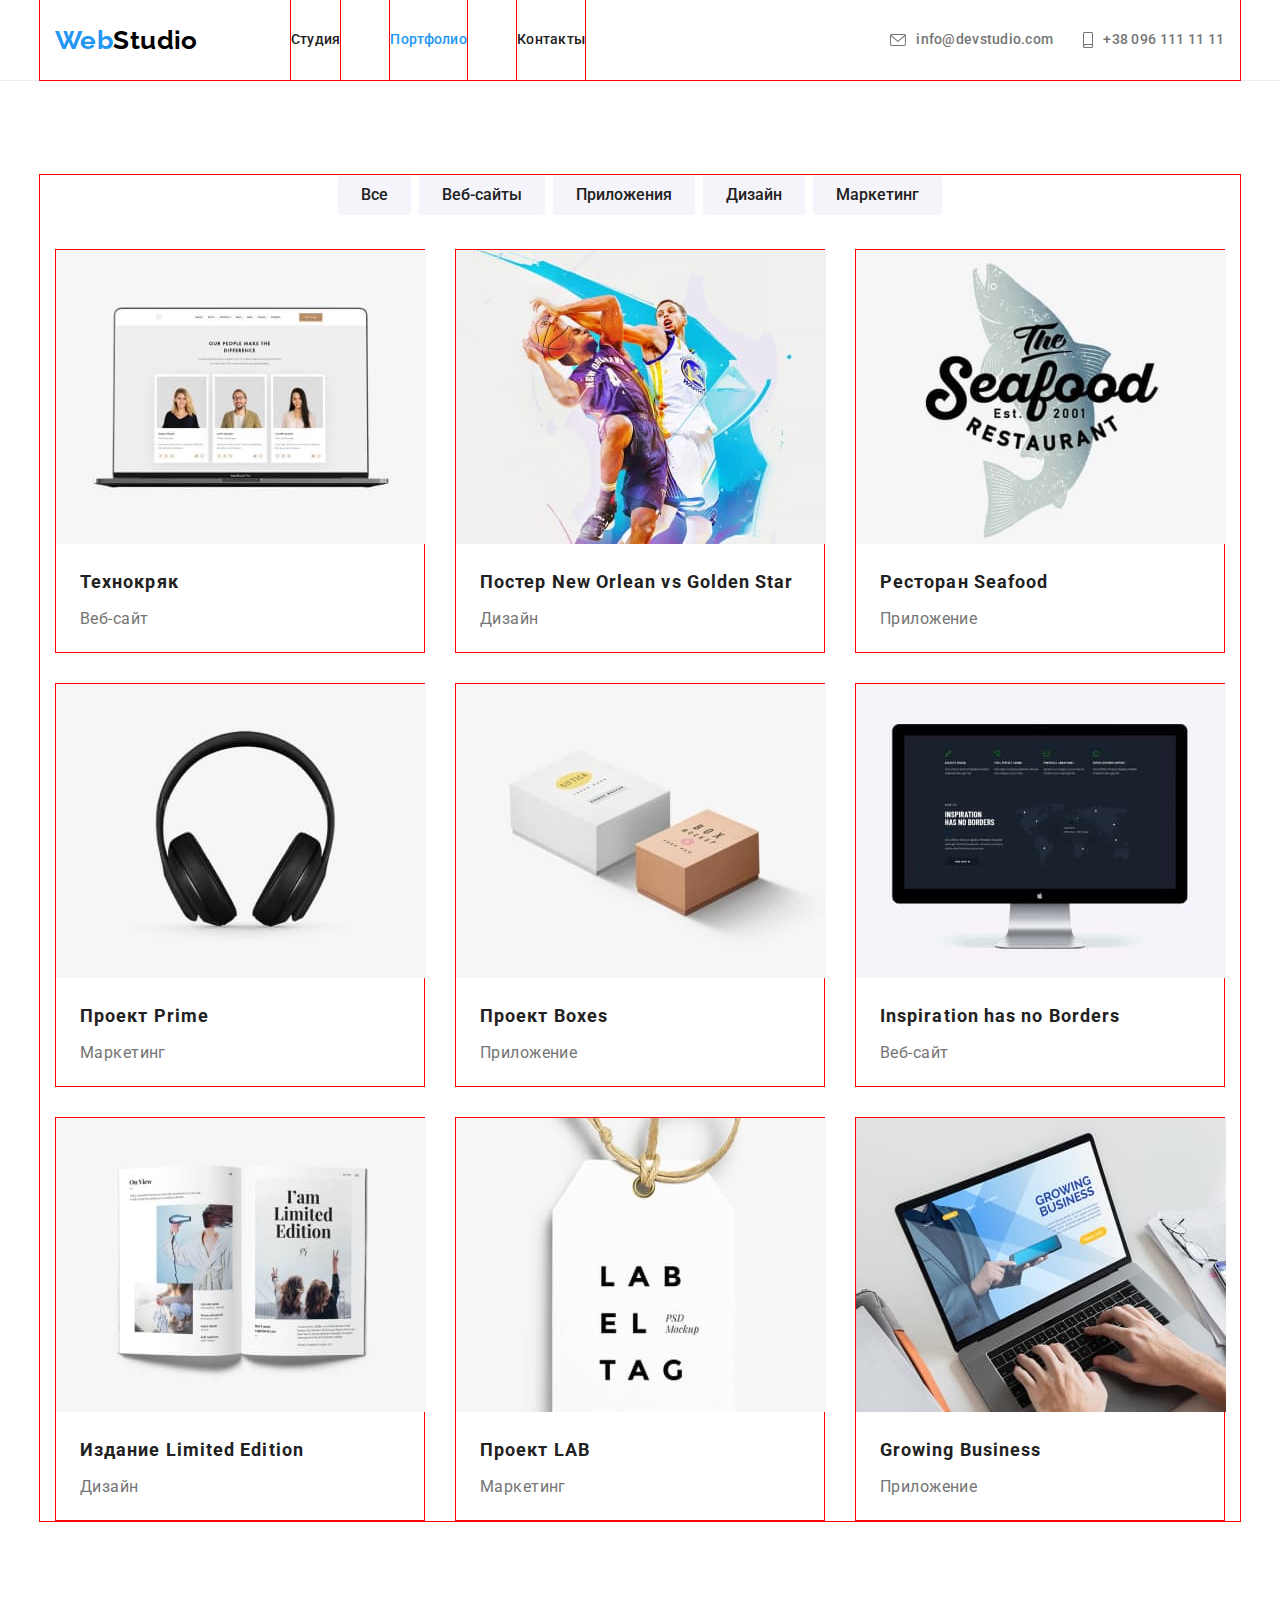
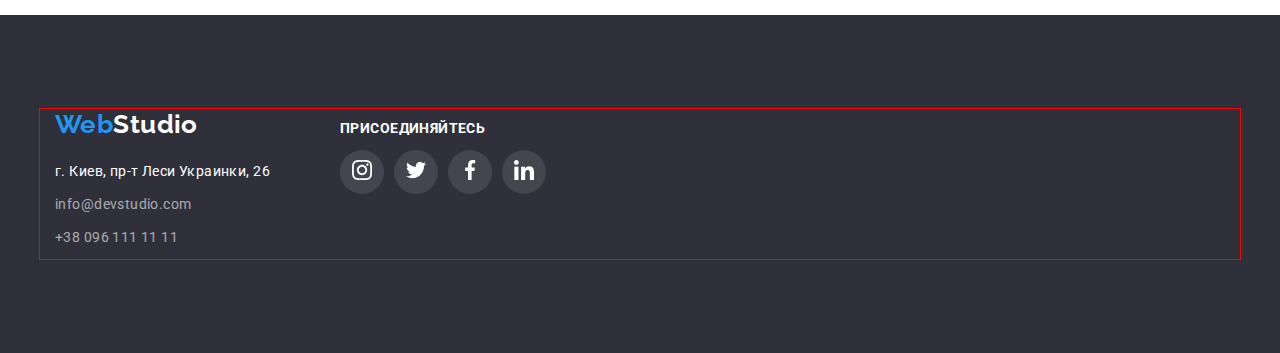
==== commit 3db190de: "corr" ====
--- a/portfolio.html
+++ b/portfolio.html
@@ -62,58 +62,67 @@
     <ul class="portfolio-list list">        
         <li class="portfolio-item">          
              <a class="portfolio-link link" href=""> 
-            <img src="./images/portfolio-image/portfol1.jpg" alt="экран" width="100%" />
+            <img src="./images/portfolio-image/portfol1.jpg" alt="экран" width="370" />
             <div class="card-border">
             <h2 class="portfolio-example">Технокряк</h2>
             <p class="portfolio-option">Веб-сайт</p></div></a>
         </li>
         <li class="portfolio-item">
-        <img src="./images/portfolio-image/portfol2.jpg" alt="баскетбол игроки" width="100%" />
+
+            <a class="portfolio-link link" href=""> 
+        <img src="./images/portfolio-image/portfol2.jpg" alt="баскетбол игроки" width="370" />
         <div class="card-border">
         <h2 class="portfolio-example"> Постер <span lang="en"> New Orlean vs Golden Star </span></h2>
-        <p class="portfolio-option">Дизайн</p></div>
+        <p class="portfolio-option">Дизайн</p></div></a>
         </li>
         <li class="portfolio-item">
-            <img src="./images/portfolio-image/portfol3.jpg" alt="лого ресторана" width="100%" />
+            <a class="portfolio-link link" href=""> 
+            <img src="./images/portfolio-image/portfol3.jpg" alt="лого ресторана" width="370" />
             <div class="card-border">
             <h2 class="portfolio-example">Ресторан <span lang="en">Seafood </span></h2>
-            <p class="portfolio-option">Приложение</p></div>
+            <p class="portfolio-option">Приложение</p></div></a>
         </li>
         <li class="portfolio-item">
-        <img src="./images/portfolio-image/portfol4.jpg" alt="наушники" width="100%" />
+<a class="portfolio-link link" href=""> 
+        <img src="./images/portfolio-image/portfol4.jpg" alt="наушники" width="370" />
         <div class="card-border">
     <h2 class="portfolio-example">Проект <span lang="en"> Prime </span></h2>
-        <p class="portfolio-option">Маркетинг</p></div>
+        <p class="portfolio-option">Маркетинг</p></div></a>
         </li>
         <li class="portfolio-item">
-        <img src="./images/portfolio-image/portfol5.jpg" alt="наушники" width="100%" />
+<a class="portfolio-link link" href=""> 
+        <img src="./images/portfolio-image/portfol5.jpg" alt="наушники" width="370" />
         <div class="card-border">
         <h2 class="portfolio-example">Проект <span lang="en"> Boxes  </span></h2>
-        <p class="portfolio-option">Приложение</p></div>
+        <p class="portfolio-option">Приложение</p></div></a>
         </li>
         <li class="portfolio-item">
-        <img src="./images/portfolio-image/portfol6.jpg" alt="черный экран" width="100%" />
+<a class="portfolio-link link" href=""> 
+        <img src="./images/portfolio-image/portfol6.jpg" alt="черный экран" width="370" />
         <div class="card-border">
-        <h2 lang="en"class="portfolio-example"> <span>Inspiration has no Borders </span></h2>
-        <p class="portfolio-option">Веб-сайт</p></div>
+        <h2 lang="en" class="portfolio-example"> <span>Inspiration has no Borders </span></h2>
+        <p class="portfolio-option">Веб-сайт</p></div></a>
         </li>
         <li class="portfolio-item">
-        <img src="./images/portfolio-image/portfol7.jpg" alt="открытый журнал" width="100%" />
+<a class="portfolio-link link" href=""> 
+        <img src="./images/portfolio-image/portfol7.jpg" alt="открытый журнал" width="370" />
         <div class="card-border">
         <h2 class="portfolio-example"> Издание <span lang="en">Limited Edition </span></h2>
-        <p class="portfolio-option">Дизайн</p></div>
+        <p class="portfolio-option">Дизайн</p></div></a>
         </li>
         <li class="portfolio-item">
-        <img src="./images/portfolio-image/portfol8.jpg" alt="бирка" width="100%" />
+<a class="portfolio-link link" href=""> 
+        <img src="./images/portfolio-image/portfol8.jpg" alt="бирка" width="370" />
         <div class="card-border">
         <h2 class="portfolio-example"> Проект <span lang="en"> LAB </span></h2>
-        <p class="portfolio-option">Маркетинг</p></div>
+        <p class="portfolio-option">Маркетинг</p></div></a>
         </li>
         <li class="portfolio-item">
-            <img src="./images/portfolio-image/portfol9.jpg" alt="руки на клавиатуре" width="100%"/>
+     <a class="portfolio-link link" href="">        
+            <img src="./images/portfolio-image/portfol9.jpg" alt="руки на клавиатуре" width="370"/>
             <div class="card-border">
             <h2 lang="en" class="portfolio-example"> <span> Growing Business </span></h2>
-            <p class="portfolio-option">Приложение</p></div>
+            <p class="portfolio-option">Приложение</p></div></a>
         </li>
     </ul>
     </div>
@@ -122,46 +131,47 @@
 
 
 <footer class="footer">
-    <div class="container">
-        <div class="footer-contacts">
-            <div class="footer-text">
-                <address>
-                    <a class="logo-footer link" href=""><span class="current">Web</span>Studio</a>
+    <div class="container box-footer">
 
-                    <ul class="footer-list list">
-                        <li class="footer-item"><a href="https://goo.gl/maps/V1P53VzgSbRP7Sv77"
-                                class="footer-address link" target="_blank" rel="noopener noindex nofollow">г. Киев,
-                                пр-т Леси Украинки, 26</a></li>
+        <div class="footer-text">
+            <address>
+                <a class="logo-footer link" href=""><span class="current">Web</span>Studio</a>
 
-                        <li class="footer-item"><a href="mailto:info@devstudio.com"
-                                class="footer-mail link">info@devstudio.com</a></li>
-                        <li class="footer-item"><a href="tel:+380961111111" class="footer-phone link">+38 096 111 11
-                                11</a></li>
-                    </ul>
-                </address>
-            </div>
+                <ul class="footer-list list">
+                    <li class="footer-item"><a href="https://goo.gl/maps/V1P53VzgSbRP7Sv77" class="footer-address link"
+                            target="_blank" rel="noopener noindex nofollow">г. Киев,
+                            пр-т Леси Украинки, 26</a></li>
 
-            <div class="join">
-                <h3 class="join-title">присоединяйтесь</h3>
-                <ul class="socials-footer">
-                    <li class="soc-item-footer"> <a href="" class="soc-link-footer"> <svg class="soc-icon-footer" width="20" height="20">
-                        <use href="./images/symbol-defs.svg#icon-instagram"></use>
-                    </svg></a></li>
-                    <li class="soc-item-footer"> <a href="" class="soc-link-footer"> <svg class="soc-icon-footer"
-                                width="20" height="20">
-                                <use href="./images/symbol-defs.svg#icon-twitter"></use>
-                            </svg></a></li>
-                    <li class="soc-item-footer"> <a href="" class="soc-link-footer"> <svg class="soc-icon-footer"
-                                width="20" height="20">
-                                <use href="./images/symbol-defs.svg#icon-facebook"></use>
-                            </svg></a></li>
-                    <li class="soc-item-footer"> <a href="" class="soc-link-footer"> <svg class="soc-icon-footer"
-                                width="20" height="20">
-                                <use href="./images/symbol-defs.svg#icon-linkedin"></use>
-                            </svg></a></li>
+                    <li class="footer-item"><a href="mailto:info@devstudio.com"
+                            class="footer-mail link">info@devstudio.com</a></li>
+                    <li class="footer-item"><a href="tel:+380961111111" class="footer-phone link">+38 096 111 11
+                            11</a></li>
                 </ul>
-            </div>
+            </address>
         </div>
+
+        <div class="join">
+            <h2 class="join-title">присоединяйтесь</h2>
+            <ul class="socials-footer">
+                <li class="soc-item-footer"> <a href="" class="soc-link-footer"> <svg class="soc-icon-footer" width="20"
+                            height="20">
+                            <use href="./images/symbol-defs.svg#icon-instagram"></use>
+                        </svg></a></li>
+                <li class="soc-item-footer"> <a href="" class="soc-link-footer"> <svg class="soc-icon-footer" width="20"
+                            height="20">
+                            <use href="./images/symbol-defs.svg#icon-twitter"></use>
+                        </svg></a></li>
+                <li class="soc-item-footer"> <a href="" class="soc-link-footer"> <svg class="soc-icon-footer" width="20"
+                            height="20">
+                            <use href="./images/symbol-defs.svg#icon-facebook"></use>
+                        </svg></a></li>
+                <li class="soc-item-footer"> <a href="" class="soc-link-footer"> <svg class="soc-icon-footer" width="20"
+                            height="20">
+                            <use href="./images/symbol-defs.svg#icon-linkedin"></use>
+                        </svg></a></li>
+            </ul>
+        </div>
+
     </div>
 </footer>
     </body>
--- a/css/style.css
+++ b/css/style.css
@@ -572,6 +572,10 @@
 }
 
 
+.portfolio-link{
+    display: block;
+}
+
 .portfolio-link:hover,
 .portfolio-link:focus
  {
@@ -652,9 +656,9 @@
 
 
 
-.svg-link :hover {
-    fill: #2196F3;
-    border-color: red;
+.svg-link:hover,
+.svg-link:focus{
+    fill: #188CE8;
 }
 
 .clients-logo {
@@ -675,31 +679,39 @@
 
 .client-icon {
     display: flex;
-    margin: 16px 32px;    
-    fill: #AFB1B8;
-
+    margin: 16px 32px;   
+   
    }
 
+.clients-logo:hover,
+.clients-logo:focus {
+
+    border-color: var(--button-color);
+    fill: #2196F3;
+}
+
  /*footer*/
 
+ 
 .footer {
-    margin: 0 auto;
-    display: flex;
-    padding-bottom: 60px;
-    padding-top: 94px;
-    align-items: baseline;
+    display: flex;
+    padding: 94px 0;
+    
     background-color: var(--hero-footer-color);
     
    }
 
-   .footer-contacts{
-       display: flex;
-    margin: 0 auto;
-   }
-
+.box-footer {
+   
+display: flex;
+align-items: baseline;
+}
+   
 
    .footer-text {
-    display: flex;
+    
+    align-items: center;
+    
    }
 
 .footer-list {
@@ -707,9 +719,7 @@
     font-style: normal;
     font-weight: 400;
     line-height: 1.71;
-   
-    display: block;
-  
+    
    }
 
 
@@ -753,9 +763,10 @@
 }
 
 .join {
-    display: inline-block;
-
-   
+  margin-left: 70px; 
+ width: 206px;
+ height: 80px;
+
 }  
    
 
@@ -767,11 +778,12 @@
     line-height: 16px;
     letter-spacing: 0.03em;
     text-transform: uppercase;
-   display: inline-block;
+   
     color: #FFFFFF;
-margin-bottom: 20px;
-padding-top: 0;
-}
+
+}
+
+
 
 .soc-item-footer{
     width: 44px;
@@ -794,9 +806,12 @@
 
 .socials-footer {
     display: flex;
-  
+  justify-content: center;
     padding-left: 0;
-}
+    
+    padding: 0 auto;
+}
+
 
 
 .soc-icon-footer{
